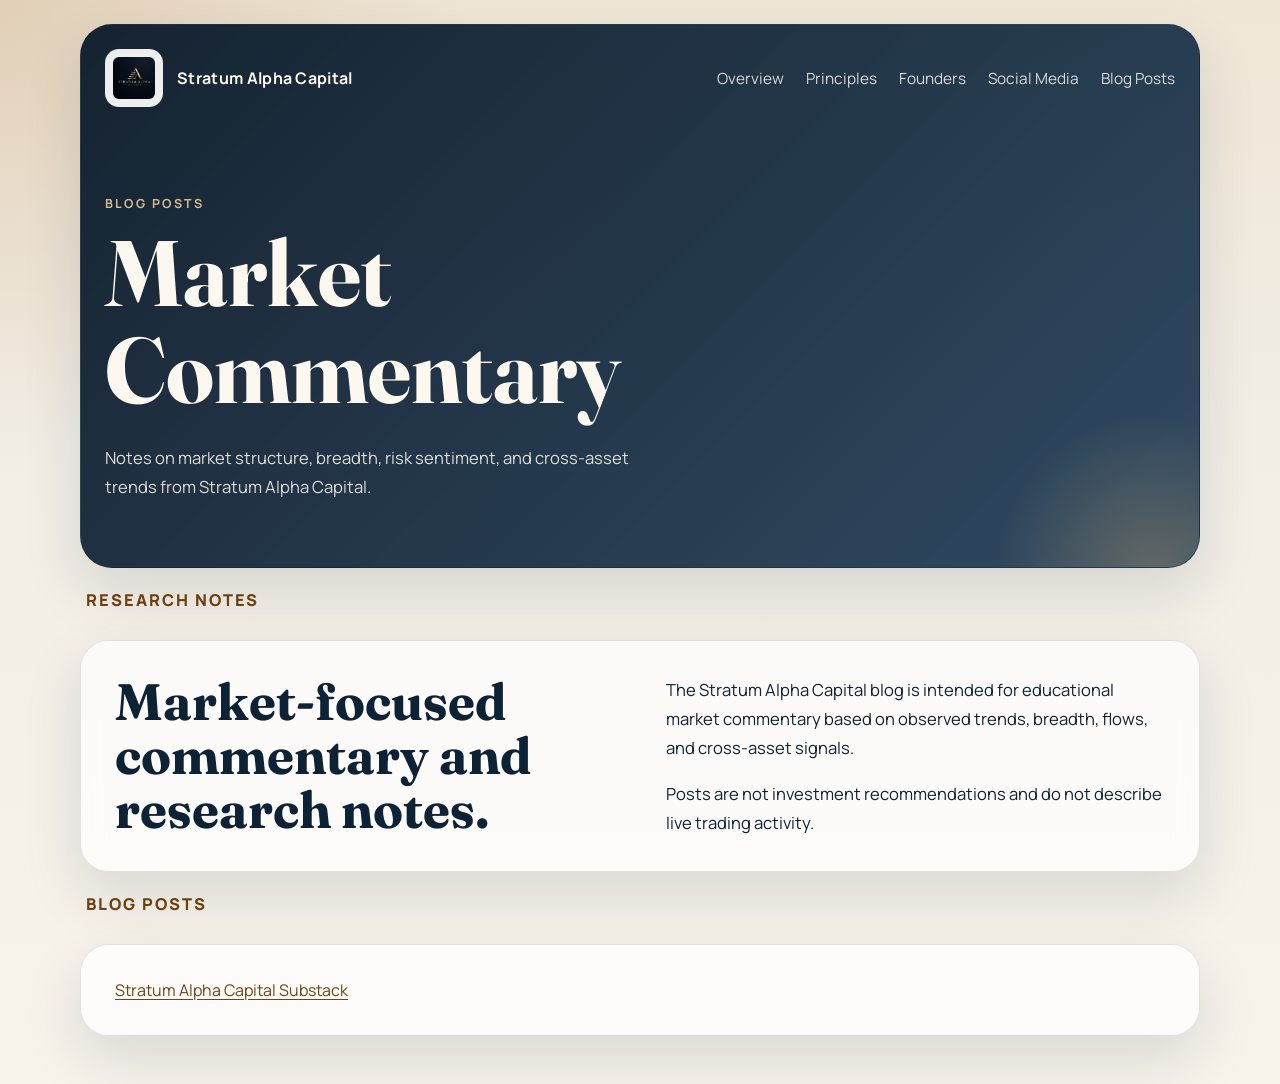
==== blog.html @ bd205199 "Replace blog placeholder with Substack link" ====
<!DOCTYPE html>
<html lang="en">
<head>
  <meta charset="UTF-8">
  <meta name="viewport" content="width=device-width, initial-scale=1.0">
  <title>Blog Posts | Stratum Alpha Capital</title>
  <meta
    name="description"
    content="Market commentary and research notes from Stratum Alpha Capital."
  >
  <meta name="robots" content="index, follow">
  <meta name="theme-color" content="#0d1b2a">
  <link rel="canonical" href="https://www.stratumalphacapital.com/blog.html">
  <link rel="preconnect" href="https://fonts.googleapis.com">
  <link rel="preconnect" href="https://fonts.gstatic.com" crossorigin>
  <link
    href="https://fonts.googleapis.com/css2?family=Fraunces:wght@500;600;700&family=Manrope:wght@400;500;600;700&display=swap"
    rel="stylesheet"
  >
  <link rel="stylesheet" href="styles.css">
</head>
<body>
  <div class="page-shell">
    <header class="hero founders-hero">
      <nav class="topbar" aria-label="Primary">
        <a class="brand" href="index.html" aria-label="Stratum Alpha Capital home">
          <img src="assets/stratum-alpha-capital-logo.png" alt="Stratum Alpha Capital logo">
          <span>Stratum Alpha Capital</span>
        </a>
        <div class="nav-links">
          <a href="index.html#overview">Overview</a>
          <a href="index.html#principles">Principles</a>
          <a href="founders.html">Founders</a>
          <a href="social.html">Social Media</a>
          <a href="blog.html">Blog Posts</a>
        </div>
      </nav>

      <section class="hero-copy" id="top">
        <p class="eyebrow">Blog posts</p>
        <h1>Market Commentary</h1>
        <p class="lead">
          Notes on market structure, breadth, risk sentiment, and cross-asset trends from Stratum Alpha Capital.
        </p>
      </section>
    </header>

    <main>
      <section class="profile-section" id="blog-overview">
        <div class="section-heading">
          <p class="section-label">Research notes</p>
        </div>
        <div class="panel two-column">
          <div>
            <h2>Market-focused commentary and research notes.</h2>
          </div>
          <div class="body-copy">
            <p>
              The Stratum Alpha Capital blog is intended for educational market commentary based on observed
              trends, breadth, flows, and cross-asset signals.
            </p>
            <p>
              Posts are not investment recommendations and do not describe live trading activity.
            </p>
          </div>
        </div>
      </section>

      <section class="profile-section">
        <div class="section-heading">
          <p class="section-label">Blog posts</p>
        </div>
        <article class="panel blog-post-card">
          <div class="blog-post-copy">
            <a class="text-link" href="https://stratumalphacapital.substack.com/publish/posts/published">Stratum Alpha Capital Substack</a>
          </div>
        </article>
      </section>
    </main>
  </div>
</body>
</html>
---- styles.css ----
:root {
  --bg: #f2eee6;
  --surface: rgba(255, 255, 255, 0.72);
  --surface-strong: #fffaf1;
  --ink: #0e2235;
  --muted: #536273;
  --line: rgba(14, 34, 53, 0.12);
  --accent: #a56a2a;
  --accent-deep: #71420f;
  --hero: linear-gradient(135deg, rgba(13, 27, 42, 0.96), rgba(27, 56, 84, 0.9));
  --shadow: 0 24px 60px rgba(11, 25, 40, 0.12);
}

* {
  box-sizing: border-box;
}

html {
  scroll-behavior: smooth;
}

body {
  margin: 0;
  font-family: "Manrope", "Segoe UI", sans-serif;
  color: var(--ink);
  background:
    radial-gradient(circle at top left, rgba(165, 106, 42, 0.18), transparent 28%),
    linear-gradient(180deg, #efe6d6 0%, var(--bg) 40%, #f8f4ec 100%);
}

img {
  display: block;
  max-width: 100%;
}

a {
  color: inherit;
  text-decoration: none;
}

.text-link {
  color: var(--accent-deep);
  text-decoration: underline;
  text-underline-offset: 3px;
}

.page-shell {
  width: min(1120px, calc(100% - 32px));
  margin: 24px auto 48px;
}

.hero,
.panel,
.card,
.closing {
  border: 1px solid var(--line);
  box-shadow: var(--shadow);
}

.hero {
  position: relative;
  overflow: hidden;
  padding: 24px;
  border-radius: 32px;
  background: var(--hero);
  color: #fdf8ef;
}

.founders-hero .hero-copy {
  max-width: 560px;
  padding-bottom: 42px;
}

.hero::after {
  content: "";
  position: absolute;
  inset: auto -10% -30% auto;
  width: 320px;
  height: 320px;
  border-radius: 50%;
  background: radial-gradient(circle, rgba(212, 174, 113, 0.3), transparent 68%);
}

.topbar {
  display: flex;
  align-items: center;
  justify-content: space-between;
  gap: 20px;
}

.brand {
  display: inline-flex;
  align-items: center;
  gap: 14px;
  font-weight: 700;
  letter-spacing: 0.02em;
}

.brand img {
  width: 58px;
  height: 58px;
  object-fit: contain;
  border-radius: 14px;
  background: rgba(255, 255, 255, 0.92);
  padding: 8px;
}

.nav-links {
  display: flex;
  gap: 22px;
  color: rgba(253, 248, 239, 0.84);
  font-size: 0.96rem;
}

.hero-copy {
  position: relative;
  z-index: 1;
  max-width: 720px;
  padding: 88px 0 60px;
}

.eyebrow,
.section-label {
  margin: 0 0 12px;
  text-transform: uppercase;
  font-weight: 700;
}

.eyebrow {
  letter-spacing: 0.18em;
  font-size: 0.78rem;
  color: #d5bc91;
}

.section-label {
  letter-spacing: 0.12em;
  font-size: 1.02rem;
  font-weight: 800;
  line-height: 1.1;
}

h1,
h2,
h3 {
  margin: 0;
  font-family: "Fraunces", Georgia, serif;
  line-height: 1.05;
}

h1 {
  font-size: clamp(3rem, 8vw, 5.8rem);
  max-width: 10ch;
}

h2 {
  font-size: clamp(2rem, 4vw, 3.2rem);
}

h3 {
  font-size: 1.4rem;
}

.lead,
.body-copy p,
.card p,
.closing-copy p,
.principles-list p {
  line-height: 1.75;
  font-size: 1.04rem;
}

.lead {
  max-width: 620px;
  margin: 24px 0 0;
  color: rgba(253, 248, 239, 0.86);
}

.hero-actions {
  display: flex;
  flex-wrap: wrap;
  gap: 14px;
  margin-top: 30px;
}

.button {
  display: inline-flex;
  align-items: center;
  justify-content: center;
  min-height: 50px;
  padding: 0 22px;
  border-radius: 999px;
  font-weight: 700;
  transition: transform 180ms ease, background-color 180ms ease, color 180ms ease;
}

.button:hover {
  transform: translateY(-1px);
}

.button-primary {
  background: #f8ead0;
  color: #17283b;
}

.button-secondary {
  border: 1px solid rgba(253, 248, 239, 0.24);
  background: rgba(253, 248, 239, 0.08);
}

main {
  display: grid;
  gap: 24px;
  margin-top: 24px;
}

.panel,
.closing {
  border-radius: 28px;
  padding: 34px;
  background: var(--surface);
  backdrop-filter: blur(12px);
}

.two-column {
  display: grid;
  grid-template-columns: 1.05fr 1fr;
  gap: 28px;
  align-items: start;
}

.section-label {
  color: var(--accent-deep);
}

.body-copy p:first-child,
.card p,
.closing-copy p,
.principles-list p {
  margin-top: 0;
}

.body-copy p:last-child,
.card p:last-child,
.closing-copy p:last-child,
.principles-list p:last-child {
  margin-bottom: 0;
}

.profile-section {
  display: grid;
  gap: 18px;
}

.section-heading {
  padding: 0 6px;
}

.grid-section {
  display: grid;
  grid-template-columns: repeat(3, minmax(0, 1fr));
  gap: 24px;
}

.card {
  padding: 28px;
  border-radius: 24px;
  background: var(--surface-strong);
}

.accent-card {
  background:
    linear-gradient(160deg, rgba(165, 106, 42, 0.12), rgba(255, 250, 241, 0.96)),
    var(--surface-strong);
}

.principles-panel {
  background:
    linear-gradient(135deg, rgba(255, 250, 241, 0.88), rgba(249, 240, 224, 0.92));
}

.panel-heading {
  max-width: 640px;
}

.principles-list {
  display: grid;
  grid-template-columns: repeat(2, minmax(0, 1fr));
  gap: 18px;
  margin-top: 28px;
}

.principles-list div {
  padding: 22px;
  border-radius: 22px;
  background: rgba(255, 255, 255, 0.65);
  border: 1px solid rgba(14, 34, 53, 0.08);
}


.closing {
  background:
    linear-gradient(120deg, rgba(13, 27, 42, 0.06), rgba(165, 106, 42, 0.08)),
    var(--surface);
}

.closing-copy {
  max-width: 760px;
}

.blog-post-list {
  display: grid;
  gap: 24px;
}

.blog-post-card {
  padding: 34px;
}

.blog-post-copy {
  max-width: 820px;
}

.blog-post-summary {
  margin: 18px 0 0;
  font-weight: 700;
  color: var(--muted);
}

.blog-post-links {
  display: flex;
  flex-wrap: wrap;
  gap: 16px;
  margin-top: 20px;
}

.blog-post-copy code {
  padding: 2px 8px;
  border-radius: 999px;
  background: rgba(14, 34, 53, 0.08);
  font-family: "Manrope", "Segoe UI", sans-serif;
  font-size: 0.94rem;
}

@media (max-width: 900px) {
  .topbar,
  .two-column,
  .grid-section,
  .principles-list {
    grid-template-columns: 1fr;
  }

  .topbar {
    flex-direction: column;
    align-items: flex-start;
  }

  .nav-links {
    flex-wrap: wrap;
    gap: 14px;
  }

  .hero-copy {
    padding-top: 54px;
  }
}

@media (max-width: 640px) {
  .page-shell {
    width: min(100% - 20px, 1120px);
    margin: 10px auto 24px;
  }

  .hero,
  .panel,
  .card,
  .closing {
    border-radius: 24px;
  }

  .hero,
  .panel,
  .closing,
  .card {
    padding: 22px;
  }

  h1 {
    max-width: 12ch;
  }

  .button {
    width: 100%;
  }
}
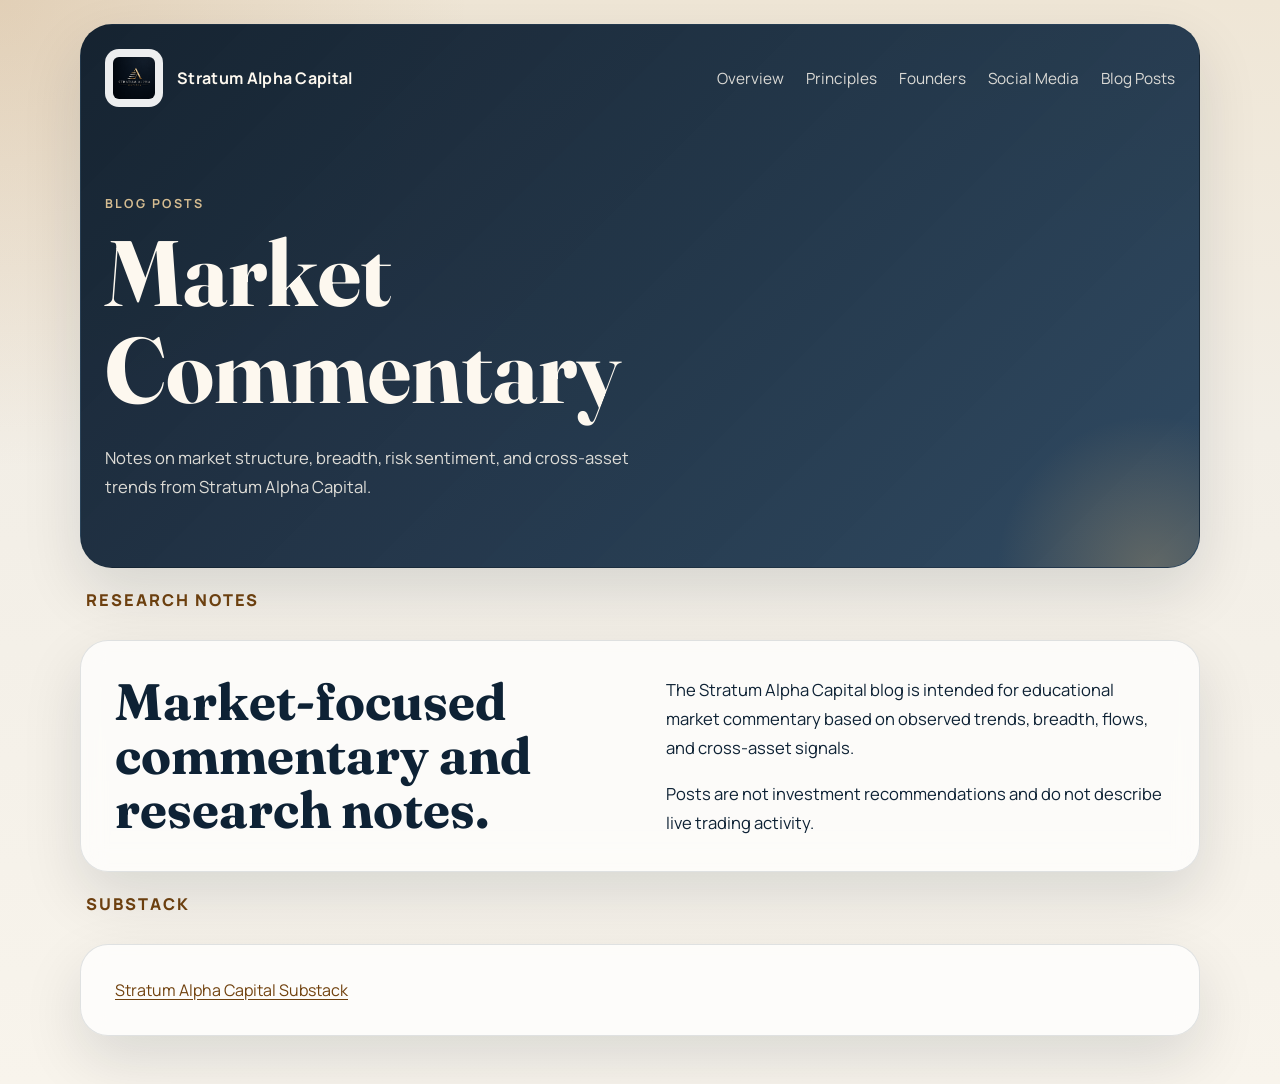
==== commit 74a25e34: "Rename blog section to Substack" ====
--- a/blog.html
+++ b/blog.html
@@ -68,7 +68,7 @@
 
       <section class="profile-section">
         <div class="section-heading">
-          <p class="section-label">Blog posts</p>
+          <p class="section-label">Substack</p>
         </div>
         <article class="panel blog-post-card">
           <div class="blog-post-copy">
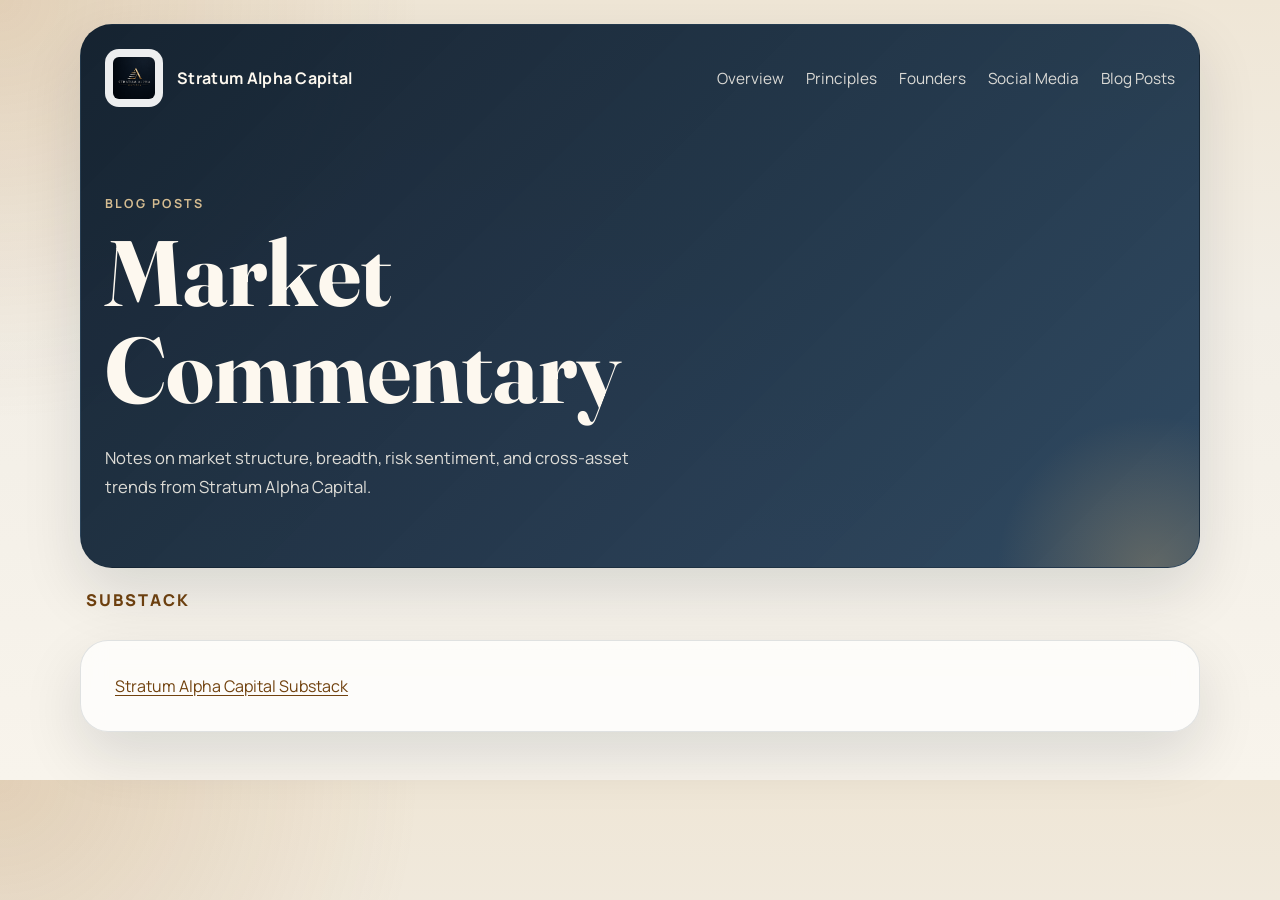
==== commit d9f0a8e4: "Refine founders and market commentary layouts" ====
--- a/blog.html
+++ b/blog.html
@@ -46,33 +46,13 @@
     </header>
 
     <main>
-      <section class="profile-section" id="blog-overview">
-        <div class="section-heading">
-          <p class="section-label">Research notes</p>
-        </div>
-        <div class="panel two-column">
-          <div>
-            <h2>Market-focused commentary and research notes.</h2>
-          </div>
-          <div class="body-copy">
-            <p>
-              The Stratum Alpha Capital blog is intended for educational market commentary based on observed
-              trends, breadth, flows, and cross-asset signals.
-            </p>
-            <p>
-              Posts are not investment recommendations and do not describe live trading activity.
-            </p>
-          </div>
-        </div>
-      </section>
-
       <section class="profile-section">
         <div class="section-heading">
           <p class="section-label">Substack</p>
         </div>
         <article class="panel blog-post-card">
           <div class="blog-post-copy">
-            <a class="text-link" href="https://stratumalphacapital.substack.com/publish/posts/published">Stratum Alpha Capital Substack</a>
+            <a class="text-link" href="https://substack.com/@stratumalphacapital">Stratum Alpha Capital Substack</a>
           </div>
         </article>
       </section>
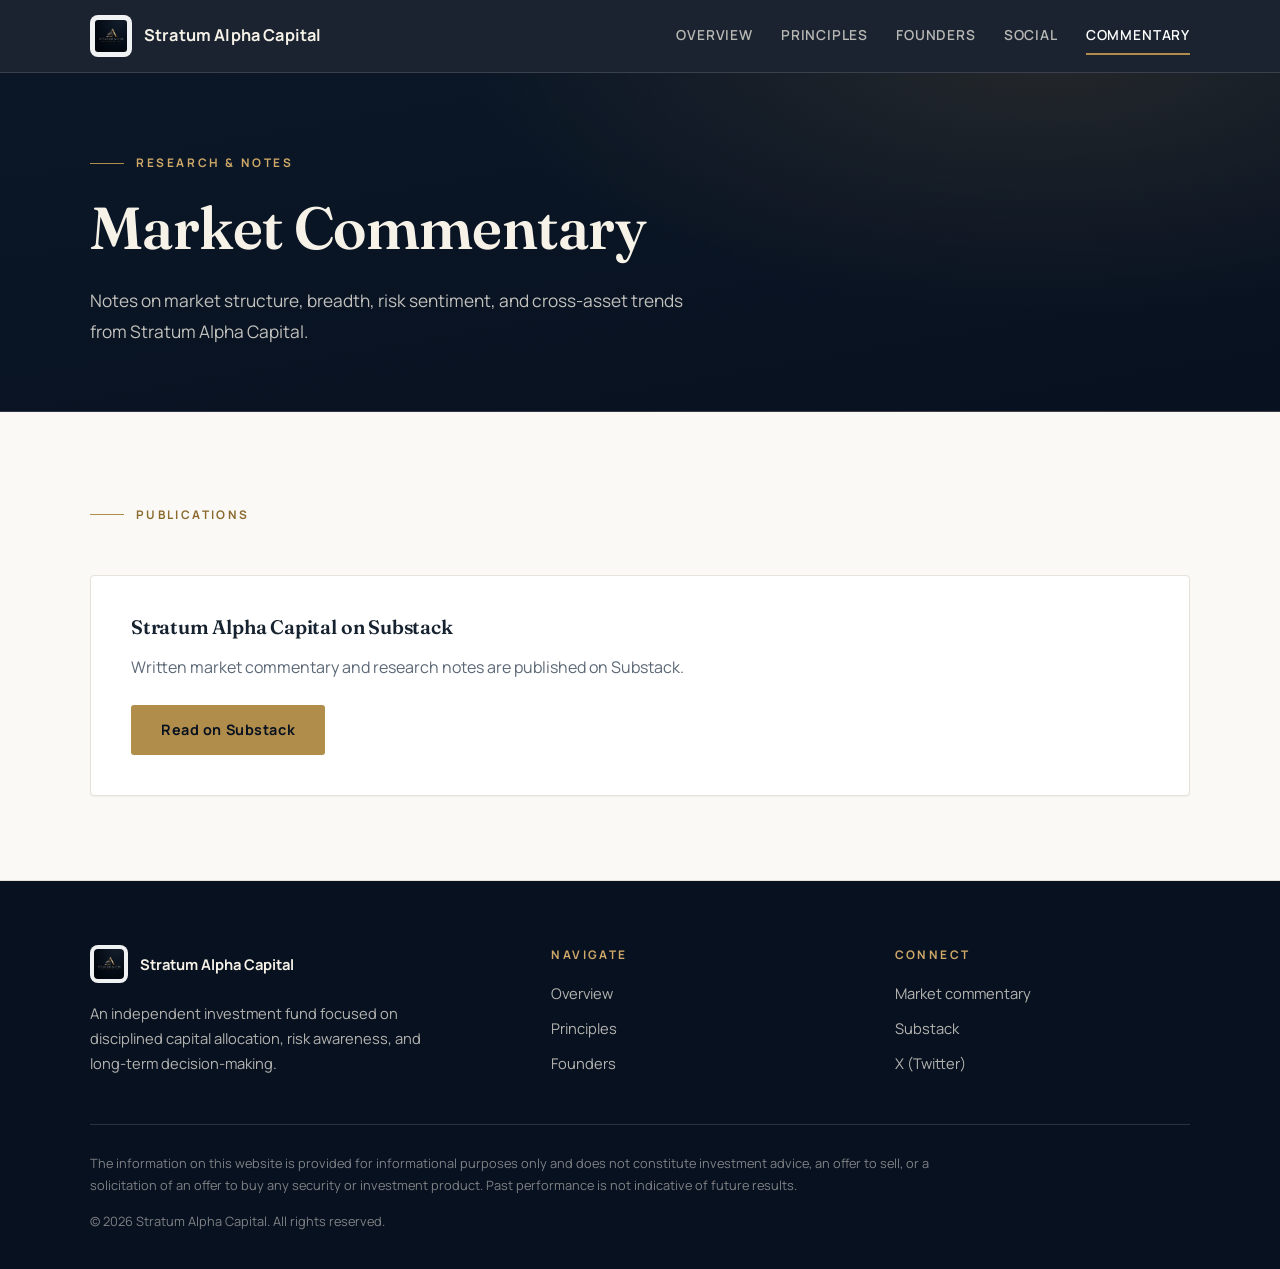
==== commit a07fda51: "Redesign site with a more professional, institutional look - Replace card-shell layout with full-wid" ====
--- a/blog.html
+++ b/blog.html
@@ -3,14 +3,15 @@
 <head>
   <meta charset="UTF-8">
   <meta name="viewport" content="width=device-width, initial-scale=1.0">
-  <title>Blog Posts | Stratum Alpha Capital</title>
+  <title>Market Commentary | Stratum Alpha Capital</title>
   <meta
     name="description"
     content="Market commentary and research notes from Stratum Alpha Capital."
   >
   <meta name="robots" content="index, follow">
-  <meta name="theme-color" content="#0d1b2a">
+  <meta name="theme-color" content="#081120">
   <link rel="canonical" href="https://www.stratumalphacapital.com/blog.html">
+  <link rel="icon" type="image/png" href="assets/stratum-alpha-capital-logo.png">
   <link rel="preconnect" href="https://fonts.googleapis.com">
   <link rel="preconnect" href="https://fonts.gstatic.com" crossorigin>
   <link
@@ -20,43 +21,99 @@
   <link rel="stylesheet" href="styles.css">
 </head>
 <body>
-  <div class="page-shell">
-    <header class="hero founders-hero">
-      <nav class="topbar" aria-label="Primary">
-        <a class="brand" href="index.html" aria-label="Stratum Alpha Capital home">
-          <img src="assets/stratum-alpha-capital-logo.png" alt="Stratum Alpha Capital logo">
-          <span>Stratum Alpha Capital</span>
-        </a>
-        <div class="nav-links">
-          <a href="index.html#overview">Overview</a>
-          <a href="index.html#principles">Principles</a>
-          <a href="founders.html">Founders</a>
-          <a href="social.html">Social Media</a>
-          <a href="blog.html">Blog Posts</a>
-        </div>
-      </nav>
+  <header class="site-header">
+    <nav class="topbar container" aria-label="Primary">
+      <a class="brand" href="index.html" aria-label="Stratum Alpha Capital home">
+        <img src="assets/stratum-alpha-capital-logo.png" alt="Stratum Alpha Capital logo">
+        <span>Stratum Alpha Capital</span>
+      </a>
+      <div class="nav-links">
+        <a href="index.html#overview">Overview</a>
+        <a href="index.html#principles">Principles</a>
+        <a href="founders.html">Founders</a>
+        <a href="social.html">Social</a>
+        <a href="blog.html" aria-current="page">Commentary</a>
+      </div>
+    </nav>
+  </header>
 
-      <section class="hero-copy" id="top">
-        <p class="eyebrow">Blog posts</p>
+  <section class="hero">
+    <div class="container">
+      <div class="hero-copy hero-compact">
+        <p class="eyebrow">Research &amp; notes</p>
         <h1>Market Commentary</h1>
         <p class="lead">
           Notes on market structure, breadth, risk sentiment, and cross-asset trends from Stratum Alpha Capital.
         </p>
-      </section>
-    </header>
+      </div>
+    </div>
+  </section>
 
-    <main>
-      <section class="profile-section">
+  <main>
+    <section class="section">
+      <div class="container">
         <div class="section-heading">
-          <p class="section-label">Substack</p>
+          <p class="section-label">Publications</p>
         </div>
-        <article class="panel blog-post-card">
+        <article class="blog-post-card">
           <div class="blog-post-copy">
-            <a class="text-link" href="https://substack.com/@stratumalphacapital">Stratum Alpha Capital Substack</a>
+            <h3>Stratum Alpha Capital on Substack</h3>
+            <p class="blog-post-summary">
+              Written market commentary and research notes are published on Substack.
+            </p>
+            <p style="margin: 24px 0 0;">
+              <a
+                class="button button-primary"
+                href="https://substack.com/@stratumalphacapital"
+                target="_blank"
+                rel="noopener noreferrer"
+              >Read on Substack</a>
+            </p>
           </div>
         </article>
-      </section>
-    </main>
-  </div>
+      </div>
+    </section>
+  </main>
+
+  <footer class="site-footer">
+    <div class="container">
+      <div class="footer-main">
+        <div>
+          <div class="footer-brand">
+            <img src="assets/stratum-alpha-capital-logo.png" alt="Stratum Alpha Capital logo">
+            <span>Stratum Alpha Capital</span>
+          </div>
+          <p class="footer-tagline">
+            An independent investment fund focused on disciplined capital allocation,
+            risk awareness, and long-term decision-making.
+          </p>
+        </div>
+        <div>
+          <p class="footer-heading">Navigate</p>
+          <div class="footer-links">
+            <a href="index.html#overview">Overview</a>
+            <a href="index.html#principles">Principles</a>
+            <a href="founders.html">Founders</a>
+          </div>
+        </div>
+        <div>
+          <p class="footer-heading">Connect</p>
+          <div class="footer-links">
+            <a href="blog.html">Market commentary</a>
+            <a href="https://substack.com/@stratumalphacapital" target="_blank" rel="noopener noreferrer">Substack</a>
+            <a href="https://x.com/StratumAlphaCap" target="_blank" rel="noopener noreferrer">X (Twitter)</a>
+          </div>
+        </div>
+      </div>
+      <div class="footer-legal">
+        <p class="footer-disclaimer">
+          The information on this website is provided for informational purposes only and does not
+          constitute investment advice, an offer to sell, or a solicitation of an offer to buy any
+          security or investment product. Past performance is not indicative of future results.
+        </p>
+        <p class="footer-copyright">&copy; 2026 Stratum Alpha Capital. All rights reserved.</p>
+      </div>
+    </div>
+  </footer>
 </body>
 </html>
--- a/styles.css
+++ b/styles.css
@@ -1,14 +1,20 @@
 :root {
-  --bg: #f2eee6;
-  --surface: rgba(255, 255, 255, 0.72);
-  --surface-strong: #fffaf1;
-  --ink: #0e2235;
-  --muted: #536273;
-  --line: rgba(14, 34, 53, 0.12);
-  --accent: #a56a2a;
-  --accent-deep: #71420f;
-  --hero: linear-gradient(135deg, rgba(13, 27, 42, 0.96), rgba(27, 56, 84, 0.9));
-  --shadow: 0 24px 60px rgba(11, 25, 40, 0.12);
+  --navy-950: #081120;
+  --navy-900: #0b1727;
+  --navy-800: #102138;
+  --navy-700: #1a3354;
+  --paper: #faf9f5;
+  --surface: #ffffff;
+  --ink: #16222f;
+  --muted: #5c6876;
+  --line: #e5e2d9;
+  --line-dark: rgba(250, 248, 240, 0.14);
+  --gold: #b08d4a;
+  --gold-deep: #8a6a2f;
+  --gold-soft: rgba(176, 141, 74, 0.14);
+  --cream: #f5efe2;
+  --shadow-sm: 0 1px 2px rgba(11, 23, 39, 0.05);
+  --shadow-md: 0 10px 30px rgba(11, 23, 39, 0.1);
 }
 
 * {
@@ -22,10 +28,11 @@
 body {
   margin: 0;
   font-family: "Manrope", "Segoe UI", sans-serif;
+  font-size: 1rem;
+  line-height: 1.7;
   color: var(--ink);
-  background:
-    radial-gradient(circle at top left, rgba(165, 106, 42, 0.18), transparent 28%),
-    linear-gradient(180deg, #efe6d6 0%, var(--bg) 40%, #f8f4ec 100%);
+  background: var(--paper);
+  -webkit-font-smoothing: antialiased;
 }
 
 img {
@@ -38,105 +45,117 @@
   text-decoration: none;
 }
 
-.text-link {
-  color: var(--accent-deep);
-  text-decoration: underline;
-  text-underline-offset: 3px;
-}
-
-.page-shell {
-  width: min(1120px, calc(100% - 32px));
-  margin: 24px auto 48px;
-}
-
-.hero,
-.panel,
-.card,
-.closing {
-  border: 1px solid var(--line);
-  box-shadow: var(--shadow);
-}
-
-.hero {
-  position: relative;
-  overflow: hidden;
-  padding: 24px;
-  border-radius: 32px;
-  background: var(--hero);
-  color: #fdf8ef;
-}
-
-.founders-hero .hero-copy {
-  max-width: 560px;
-  padding-bottom: 42px;
-}
-
-.hero::after {
-  content: "";
-  position: absolute;
-  inset: auto -10% -30% auto;
-  width: 320px;
-  height: 320px;
-  border-radius: 50%;
-  background: radial-gradient(circle, rgba(212, 174, 113, 0.3), transparent 68%);
+.container {
+  width: min(1100px, calc(100% - 48px));
+  margin: 0 auto;
+}
+
+/* ---------- Header ---------- */
+
+.site-header {
+  position: sticky;
+  top: 0;
+  z-index: 20;
+  background: rgba(8, 17, 32, 0.92);
+  backdrop-filter: blur(10px);
+  border-bottom: 1px solid var(--line-dark);
+  color: #f6f2e8;
 }
 
 .topbar {
   display: flex;
   align-items: center;
   justify-content: space-between;
-  gap: 20px;
+  gap: 24px;
+  min-height: 72px;
+  padding: 10px 0;
 }
 
 .brand {
   display: inline-flex;
   align-items: center;
-  gap: 14px;
-  font-weight: 700;
-  letter-spacing: 0.02em;
+  gap: 12px;
+  font-weight: 700;
+  font-size: 1.02rem;
+  letter-spacing: 0.01em;
+  white-space: nowrap;
 }
 
 .brand img {
-  width: 58px;
-  height: 58px;
+  width: 42px;
+  height: 42px;
   object-fit: contain;
-  border-radius: 14px;
-  background: rgba(255, 255, 255, 0.92);
-  padding: 8px;
+  border-radius: 8px;
+  background: rgba(255, 255, 255, 0.94);
+  padding: 5px;
 }
 
 .nav-links {
   display: flex;
-  gap: 22px;
-  color: rgba(253, 248, 239, 0.84);
-  font-size: 0.96rem;
+  align-items: center;
+  gap: 28px;
+  font-size: 0.86rem;
+  font-weight: 600;
+  letter-spacing: 0.06em;
+  text-transform: uppercase;
+  color: rgba(246, 242, 232, 0.72);
+}
+
+.nav-links a {
+  padding: 6px 0;
+  border-bottom: 2px solid transparent;
+  transition: color 160ms ease, border-color 160ms ease;
+}
+
+.nav-links a:hover {
+  color: #ffffff;
+}
+
+.nav-links a[aria-current="page"] {
+  color: #ffffff;
+  border-bottom-color: var(--gold);
+}
+
+/* ---------- Hero ---------- */
+
+.hero {
+  position: relative;
+  overflow: hidden;
+  background:
+    radial-gradient(900px 420px at 82% -10%, rgba(176, 141, 74, 0.16), transparent 65%),
+    linear-gradient(170deg, var(--navy-900) 0%, var(--navy-950) 100%);
+  color: #f6f2e8;
+  border-bottom: 1px solid var(--line-dark);
 }
 
 .hero-copy {
   position: relative;
   z-index: 1;
-  max-width: 720px;
-  padding: 88px 0 60px;
-}
-
-.eyebrow,
-.section-label {
-  margin: 0 0 12px;
+  max-width: 760px;
+  padding: 110px 0 96px;
+}
+
+.hero-copy.hero-compact {
+  padding: 72px 0 64px;
+}
+
+.eyebrow {
+  display: inline-flex;
+  align-items: center;
+  gap: 12px;
+  margin: 0 0 20px;
   text-transform: uppercase;
-  font-weight: 700;
-}
-
-.eyebrow {
-  letter-spacing: 0.18em;
-  font-size: 0.78rem;
-  color: #d5bc91;
-}
-
-.section-label {
-  letter-spacing: 0.12em;
-  font-size: 1.02rem;
-  font-weight: 800;
-  line-height: 1.1;
+  letter-spacing: 0.22em;
+  font-size: 0.74rem;
+  font-weight: 700;
+  color: #cfa968;
+}
+
+.eyebrow::before {
+  content: "";
+  width: 34px;
+  height: 1px;
+  background: var(--gold);
 }
 
 h1,
@@ -144,42 +163,36 @@
 h3 {
   margin: 0;
   font-family: "Fraunces", Georgia, serif;
-  line-height: 1.05;
+  font-weight: 600;
+  line-height: 1.14;
+  letter-spacing: -0.01em;
 }
 
 h1 {
-  font-size: clamp(3rem, 8vw, 5.8rem);
-  max-width: 10ch;
+  font-size: clamp(2.3rem, 5vw, 3.7rem);
 }
 
 h2 {
-  font-size: clamp(2rem, 4vw, 3.2rem);
+  font-size: clamp(1.6rem, 3vw, 2.25rem);
 }
 
 h3 {
-  font-size: 1.4rem;
-}
-
-.lead,
-.body-copy p,
-.card p,
-.closing-copy p,
-.principles-list p {
-  line-height: 1.75;
-  font-size: 1.04rem;
+  font-size: 1.22rem;
 }
 
 .lead {
-  max-width: 620px;
+  max-width: 600px;
   margin: 24px 0 0;
-  color: rgba(253, 248, 239, 0.86);
+  font-size: 1.08rem;
+  line-height: 1.8;
+  color: rgba(246, 242, 232, 0.78);
 }
 
 .hero-actions {
   display: flex;
   flex-wrap: wrap;
   gap: 14px;
-  margin-top: 30px;
+  margin-top: 36px;
 }
 
 .button {
@@ -187,56 +200,78 @@
   align-items: center;
   justify-content: center;
   min-height: 50px;
-  padding: 0 22px;
-  border-radius: 999px;
-  font-weight: 700;
-  transition: transform 180ms ease, background-color 180ms ease, color 180ms ease;
-}
-
-.button:hover {
-  transform: translateY(-1px);
+  padding: 0 30px;
+  border-radius: 3px;
+  font-weight: 700;
+  font-size: 0.9rem;
+  letter-spacing: 0.04em;
+  transition: background-color 160ms ease, color 160ms ease, border-color 160ms ease;
 }
 
 .button-primary {
-  background: #f8ead0;
-  color: #17283b;
+  background: var(--gold);
+  color: var(--navy-950);
+}
+
+.button-primary:hover {
+  background: #c29d58;
 }
 
 .button-secondary {
-  border: 1px solid rgba(253, 248, 239, 0.24);
-  background: rgba(253, 248, 239, 0.08);
-}
-
-main {
-  display: grid;
-  gap: 24px;
-  margin-top: 24px;
-}
-
-.panel,
-.closing {
-  border-radius: 28px;
-  padding: 34px;
+  border: 1px solid rgba(246, 242, 232, 0.32);
+  color: #f6f2e8;
+}
+
+.button-secondary:hover {
+  border-color: rgba(246, 242, 232, 0.7);
+  background: rgba(246, 242, 232, 0.06);
+}
+
+/* ---------- Sections ---------- */
+
+.section {
+  padding: 84px 0;
+  border-bottom: 1px solid var(--line);
+}
+
+.section-alt {
   background: var(--surface);
-  backdrop-filter: blur(12px);
-}
-
-.two-column {
-  display: grid;
-  grid-template-columns: 1.05fr 1fr;
-  gap: 28px;
-  align-items: start;
+}
+
+.section-heading {
+  margin-bottom: 36px;
 }
 
 .section-label {
-  color: var(--accent-deep);
-}
-
-.body-copy p:first-child,
+  display: inline-flex;
+  align-items: center;
+  gap: 12px;
+  margin: 0 0 14px;
+  text-transform: uppercase;
+  letter-spacing: 0.2em;
+  font-size: 0.74rem;
+  font-weight: 700;
+  color: var(--gold-deep);
+}
+
+.section-label::before {
+  content: "";
+  width: 34px;
+  height: 1px;
+  background: var(--gold);
+}
+
+.section-heading h2 {
+  max-width: 640px;
+}
+
+.body-copy p,
 .card p,
 .closing-copy p,
 .principles-list p {
-  margin-top: 0;
+  margin: 0 0 1em;
+  color: var(--muted);
+  line-height: 1.8;
 }
 
 .body-copy p:last-child,
@@ -246,14 +281,27 @@
   margin-bottom: 0;
 }
 
-.profile-section {
-  display: grid;
-  gap: 18px;
-}
-
-.section-heading {
-  padding: 0 6px;
-}
+.two-column {
+  display: grid;
+  grid-template-columns: 1fr 1.1fr;
+  gap: 56px;
+  align-items: start;
+}
+
+.text-link {
+  color: var(--gold-deep);
+  font-weight: 600;
+  border-bottom: 1px solid rgba(138, 106, 47, 0.35);
+  padding-bottom: 1px;
+  transition: color 160ms ease, border-color 160ms ease;
+}
+
+.text-link:hover {
+  color: var(--navy-800);
+  border-bottom-color: var(--navy-800);
+}
+
+/* ---------- Cards ---------- */
 
 .grid-section {
   display: grid;
@@ -262,50 +310,159 @@
 }
 
 .card {
+  position: relative;
+  padding: 34px 30px;
+  background: var(--surface);
+  border: 1px solid var(--line);
+  border-top: 3px solid var(--gold);
+  border-radius: 4px;
+  box-shadow: var(--shadow-sm);
+  transition: box-shadow 200ms ease, transform 200ms ease;
+}
+
+.card:hover {
+  transform: translateY(-3px);
+  box-shadow: var(--shadow-md);
+}
+
+.card-number {
+  display: block;
+  margin-bottom: 18px;
+  font-family: "Fraunces", Georgia, serif;
+  font-size: 1rem;
+  font-weight: 600;
+  color: var(--gold-deep);
+  letter-spacing: 0.08em;
+}
+
+.card h3 {
+  margin-bottom: 12px;
+}
+
+/* ---------- Principles ---------- */
+
+.principles-list {
+  display: grid;
+  grid-template-columns: repeat(2, minmax(0, 1fr));
+  gap: 0;
+  border: 1px solid var(--line);
+  border-radius: 4px;
+  background: var(--surface);
+  overflow: hidden;
+}
+
+.principles-list > div {
+  display: flex;
+  gap: 20px;
+  padding: 34px 32px;
+  border-bottom: 1px solid var(--line);
+}
+
+.principles-list > div:nth-child(odd) {
+  border-right: 1px solid var(--line);
+}
+
+.principles-list > div:nth-last-child(-n + 2) {
+  border-bottom: none;
+}
+
+.principle-number {
+  flex-shrink: 0;
+  font-family: "Fraunces", Georgia, serif;
+  font-size: 1.05rem;
+  font-weight: 600;
+  color: var(--gold-deep);
+  line-height: 1.8;
+}
+
+/* ---------- Closing / link cards ---------- */
+
+.closing-copy {
+  max-width: 720px;
+}
+
+.link-grid {
+  display: grid;
+  grid-template-columns: repeat(3, minmax(0, 1fr));
+  gap: 24px;
+  margin-top: 40px;
+}
+
+.link-card {
+  display: block;
   padding: 28px;
-  border-radius: 24px;
-  background: var(--surface-strong);
-}
-
-.accent-card {
-  background:
-    linear-gradient(160deg, rgba(165, 106, 42, 0.12), rgba(255, 250, 241, 0.96)),
-    var(--surface-strong);
-}
-
-.principles-panel {
-  background:
-    linear-gradient(135deg, rgba(255, 250, 241, 0.88), rgba(249, 240, 224, 0.92));
-}
-
-.panel-heading {
-  max-width: 640px;
-}
-
-.principles-list {
-  display: grid;
-  grid-template-columns: repeat(2, minmax(0, 1fr));
-  gap: 18px;
-  margin-top: 28px;
-}
-
-.principles-list div {
-  padding: 22px;
-  border-radius: 22px;
-  background: rgba(255, 255, 255, 0.65);
-  border: 1px solid rgba(14, 34, 53, 0.08);
-}
-
-
-.closing {
-  background:
-    linear-gradient(120deg, rgba(13, 27, 42, 0.06), rgba(165, 106, 42, 0.08)),
-    var(--surface);
-}
-
-.closing-copy {
-  max-width: 760px;
-}
+  background: var(--surface);
+  border: 1px solid var(--line);
+  border-radius: 4px;
+  box-shadow: var(--shadow-sm);
+  transition: box-shadow 200ms ease, transform 200ms ease, border-color 200ms ease;
+}
+
+.link-card:hover {
+  transform: translateY(-3px);
+  border-color: var(--gold);
+  box-shadow: var(--shadow-md);
+}
+
+.link-card h3 {
+  margin-bottom: 8px;
+  font-size: 1.08rem;
+}
+
+.link-card p {
+  margin: 0;
+  font-size: 0.94rem;
+  color: var(--muted);
+}
+
+.link-card .link-card-cta {
+  display: inline-block;
+  margin-top: 16px;
+  font-size: 0.82rem;
+  font-weight: 700;
+  letter-spacing: 0.08em;
+  text-transform: uppercase;
+  color: var(--gold-deep);
+}
+
+/* ---------- Detail rows (founders / contact) ---------- */
+
+.detail-panel {
+  background: var(--surface);
+  border: 1px solid var(--line);
+  border-radius: 4px;
+  box-shadow: var(--shadow-sm);
+  padding: 44px 40px;
+}
+
+.detail-list {
+  margin: 28px 0 0;
+  border-top: 1px solid var(--line);
+}
+
+.detail-list > div {
+  display: grid;
+  grid-template-columns: 180px 1fr;
+  gap: 24px;
+  padding: 18px 0;
+  border-bottom: 1px solid var(--line);
+}
+
+.detail-term {
+  font-size: 0.78rem;
+  font-weight: 700;
+  letter-spacing: 0.14em;
+  text-transform: uppercase;
+  color: var(--muted);
+  padding-top: 3px;
+}
+
+.detail-value {
+  margin: 0;
+  color: var(--ink);
+}
+
+/* ---------- Blog ---------- */
 
 .blog-post-list {
   display: grid;
@@ -313,82 +470,183 @@
 }
 
 .blog-post-card {
-  padding: 34px;
+  padding: 40px;
+  background: var(--surface);
+  border: 1px solid var(--line);
+  border-radius: 4px;
+  box-shadow: var(--shadow-sm);
 }
 
 .blog-post-copy {
-  max-width: 820px;
+  max-width: 780px;
 }
 
 .blog-post-summary {
-  margin: 18px 0 0;
-  font-weight: 700;
+  margin: 16px 0 0;
   color: var(--muted);
 }
 
-.blog-post-links {
+/* ---------- Footer ---------- */
+
+.site-footer {
+  background: var(--navy-950);
+  color: rgba(246, 242, 232, 0.72);
+  font-size: 0.92rem;
+}
+
+.footer-main {
+  display: grid;
+  grid-template-columns: 1.4fr 1fr 1fr;
+  gap: 48px;
+  padding: 64px 0 48px;
+}
+
+.footer-brand {
   display: flex;
-  flex-wrap: wrap;
-  gap: 16px;
-  margin-top: 20px;
-}
-
-.blog-post-copy code {
-  padding: 2px 8px;
-  border-radius: 999px;
-  background: rgba(14, 34, 53, 0.08);
-  font-family: "Manrope", "Segoe UI", sans-serif;
-  font-size: 0.94rem;
-}
+  align-items: center;
+  gap: 12px;
+  margin-bottom: 18px;
+  font-weight: 700;
+  color: #f6f2e8;
+}
+
+.footer-brand img {
+  width: 38px;
+  height: 38px;
+  object-fit: contain;
+  border-radius: 8px;
+  background: rgba(255, 255, 255, 0.94);
+  padding: 4px;
+}
+
+.footer-tagline {
+  margin: 0;
+  max-width: 340px;
+  line-height: 1.7;
+}
+
+.footer-heading {
+  margin: 0 0 16px;
+  font-size: 0.74rem;
+  font-weight: 700;
+  letter-spacing: 0.2em;
+  text-transform: uppercase;
+  color: #cfa968;
+}
+
+.footer-links {
+  display: grid;
+  gap: 10px;
+}
+
+.footer-links a {
+  transition: color 160ms ease;
+}
+
+.footer-links a:hover {
+  color: #ffffff;
+}
+
+.footer-legal {
+  border-top: 1px solid var(--line-dark);
+  padding: 28px 0 36px;
+}
+
+.footer-disclaimer {
+  margin: 0 0 14px;
+  font-size: 0.8rem;
+  line-height: 1.7;
+  color: rgba(246, 242, 232, 0.5);
+  max-width: 860px;
+}
+
+.footer-copyright {
+  margin: 0;
+  font-size: 0.8rem;
+  color: rgba(246, 242, 232, 0.5);
+}
+
+/* ---------- Responsive ---------- */
 
 @media (max-width: 900px) {
-  .topbar,
   .two-column,
   .grid-section,
+  .link-grid {
+    grid-template-columns: 1fr;
+  }
+
+  .two-column {
+    gap: 28px;
+  }
+
   .principles-list {
     grid-template-columns: 1fr;
   }
 
+  .principles-list > div:nth-child(odd) {
+    border-right: none;
+  }
+
+  .principles-list > div:nth-last-child(-n + 2) {
+    border-bottom: 1px solid var(--line);
+  }
+
+  .principles-list > div:last-child {
+    border-bottom: none;
+  }
+
+  .footer-main {
+    grid-template-columns: 1fr;
+    gap: 36px;
+  }
+
   .topbar {
-    flex-direction: column;
-    align-items: flex-start;
+    flex-wrap: wrap;
+    justify-content: flex-start;
+    padding: 14px 0;
   }
 
   .nav-links {
     flex-wrap: wrap;
-    gap: 14px;
+    gap: 16px 22px;
   }
 
   .hero-copy {
-    padding-top: 54px;
+    padding: 72px 0 64px;
+  }
+
+  .section {
+    padding: 60px 0;
   }
 }
 
 @media (max-width: 640px) {
-  .page-shell {
-    width: min(100% - 20px, 1120px);
-    margin: 10px auto 24px;
-  }
-
-  .hero,
-  .panel,
-  .card,
-  .closing {
-    border-radius: 24px;
-  }
-
-  .hero,
-  .panel,
-  .closing,
-  .card {
-    padding: 22px;
-  }
-
-  h1 {
-    max-width: 12ch;
+  .container {
+    width: calc(100% - 32px);
+  }
+
+  .hero-copy {
+    padding: 56px 0 52px;
+  }
+
+  .hero-copy.hero-compact {
+    padding: 44px 0 40px;
   }
 
   .button {
     width: 100%;
   }
-}
+
+  .detail-panel {
+    padding: 30px 24px;
+  }
+
+  .detail-list > div {
+    grid-template-columns: 1fr;
+    gap: 4px;
+  }
+
+  .blog-post-card {
+    padding: 28px 24px;
+  }
+}
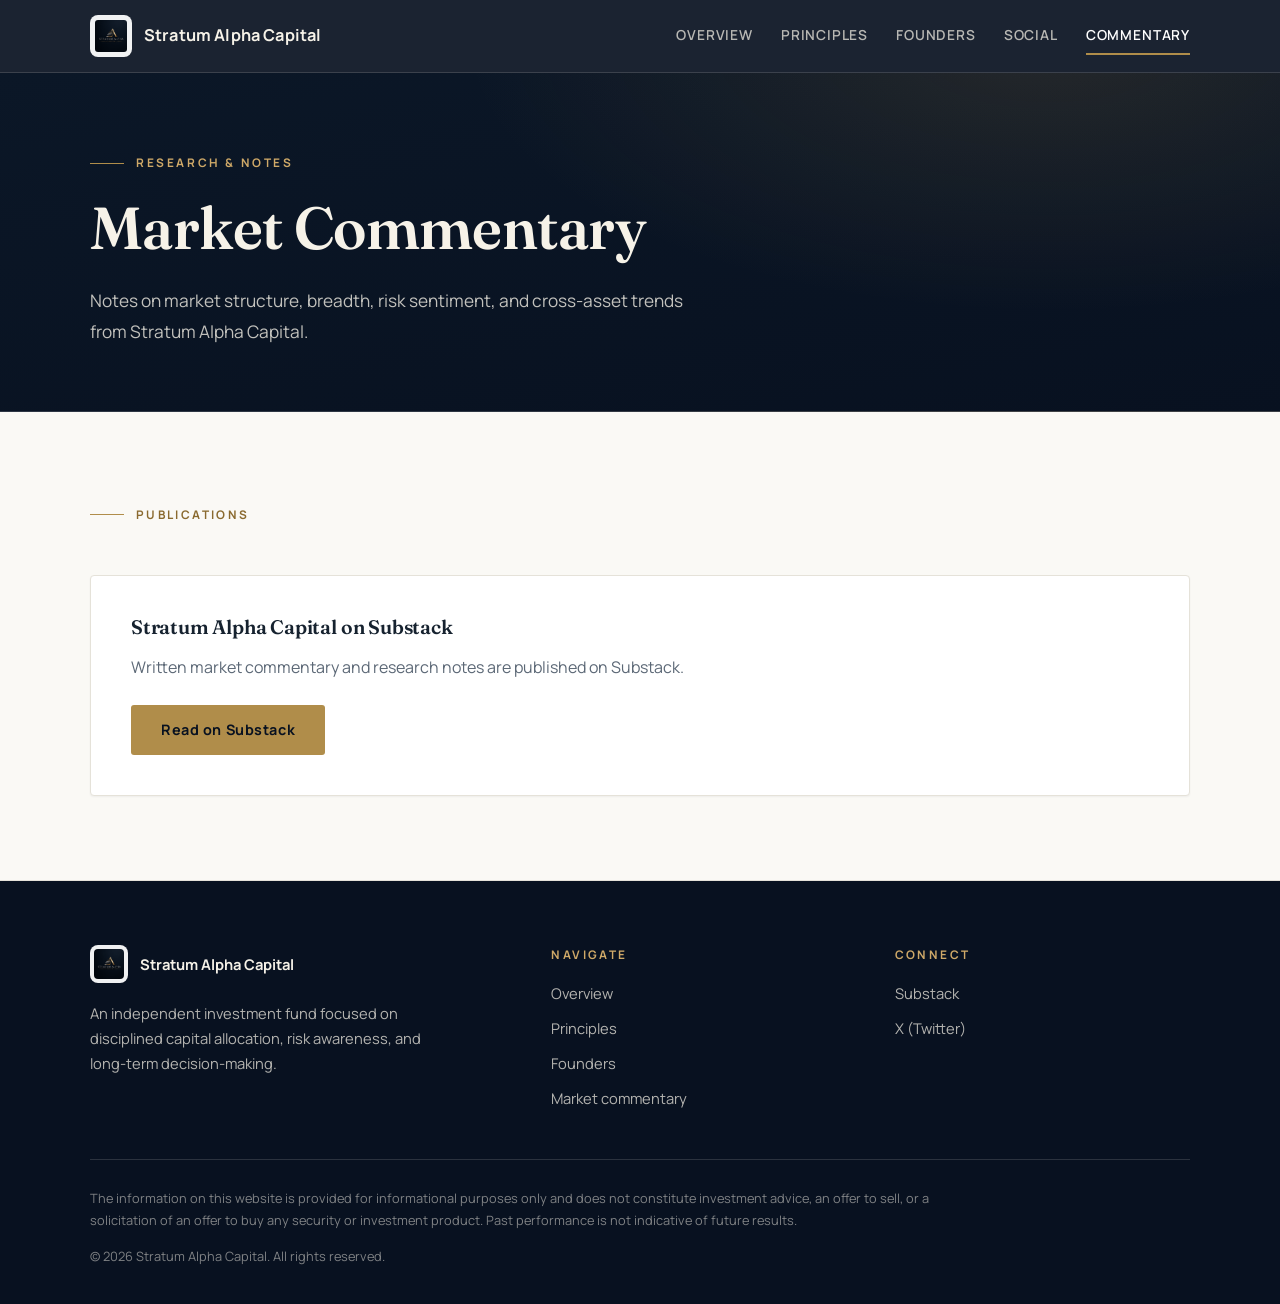
==== commit 42e66196: "Deduplicate footer links: move Market commentary to Navigate The Connect column listed both Market c" ====
--- a/blog.html
+++ b/blog.html
@@ -18,7 +18,7 @@
     href="https://fonts.googleapis.com/css2?family=Fraunces:wght@500;600;700&family=Manrope:wght@400;500;600;700&display=swap"
     rel="stylesheet"
   >
-  <link rel="stylesheet" href="styles.css">
+  <link rel="stylesheet" href="styles.css?v=2">
 </head>
 <body>
   <header class="site-header">
@@ -94,12 +94,12 @@
             <a href="index.html#overview">Overview</a>
             <a href="index.html#principles">Principles</a>
             <a href="founders.html">Founders</a>
+            <a href="blog.html">Market commentary</a>
           </div>
         </div>
         <div>
           <p class="footer-heading">Connect</p>
           <div class="footer-links">
-            <a href="blog.html">Market commentary</a>
             <a href="https://substack.com/@stratumalphacapital" target="_blank" rel="noopener noreferrer">Substack</a>
             <a href="https://x.com/StratumAlphaCap" target="_blank" rel="noopener noreferrer">X (Twitter)</a>
           </div>
--- a/styles.css
+++ b/styles.css
@@ -46,8 +46,13 @@
 }
 
 .container {
-  width: min(1100px, calc(100% - 48px));
+  width: calc(100% - 48px);
+  max-width: 1100px;
   margin: 0 auto;
+}
+
+.nowrap {
+  white-space: nowrap;
 }
 
 /* ---------- Header ---------- */
@@ -57,6 +62,7 @@
   top: 0;
   z-index: 20;
   background: rgba(8, 17, 32, 0.92);
+  -webkit-backdrop-filter: blur(10px);
   backdrop-filter: blur(10px);
   border-bottom: 1px solid var(--line-dark);
   color: #f6f2e8;
@@ -169,10 +175,12 @@
 }
 
 h1 {
+  font-size: 3rem;
   font-size: clamp(2.3rem, 5vw, 3.7rem);
 }
 
 h2 {
+  font-size: 2rem;
   font-size: clamp(1.6rem, 3vw, 2.25rem);
 }
 
@@ -623,6 +631,7 @@
 @media (max-width: 640px) {
   .container {
     width: calc(100% - 32px);
+    max-width: 1100px;
   }
 
   .hero-copy {
